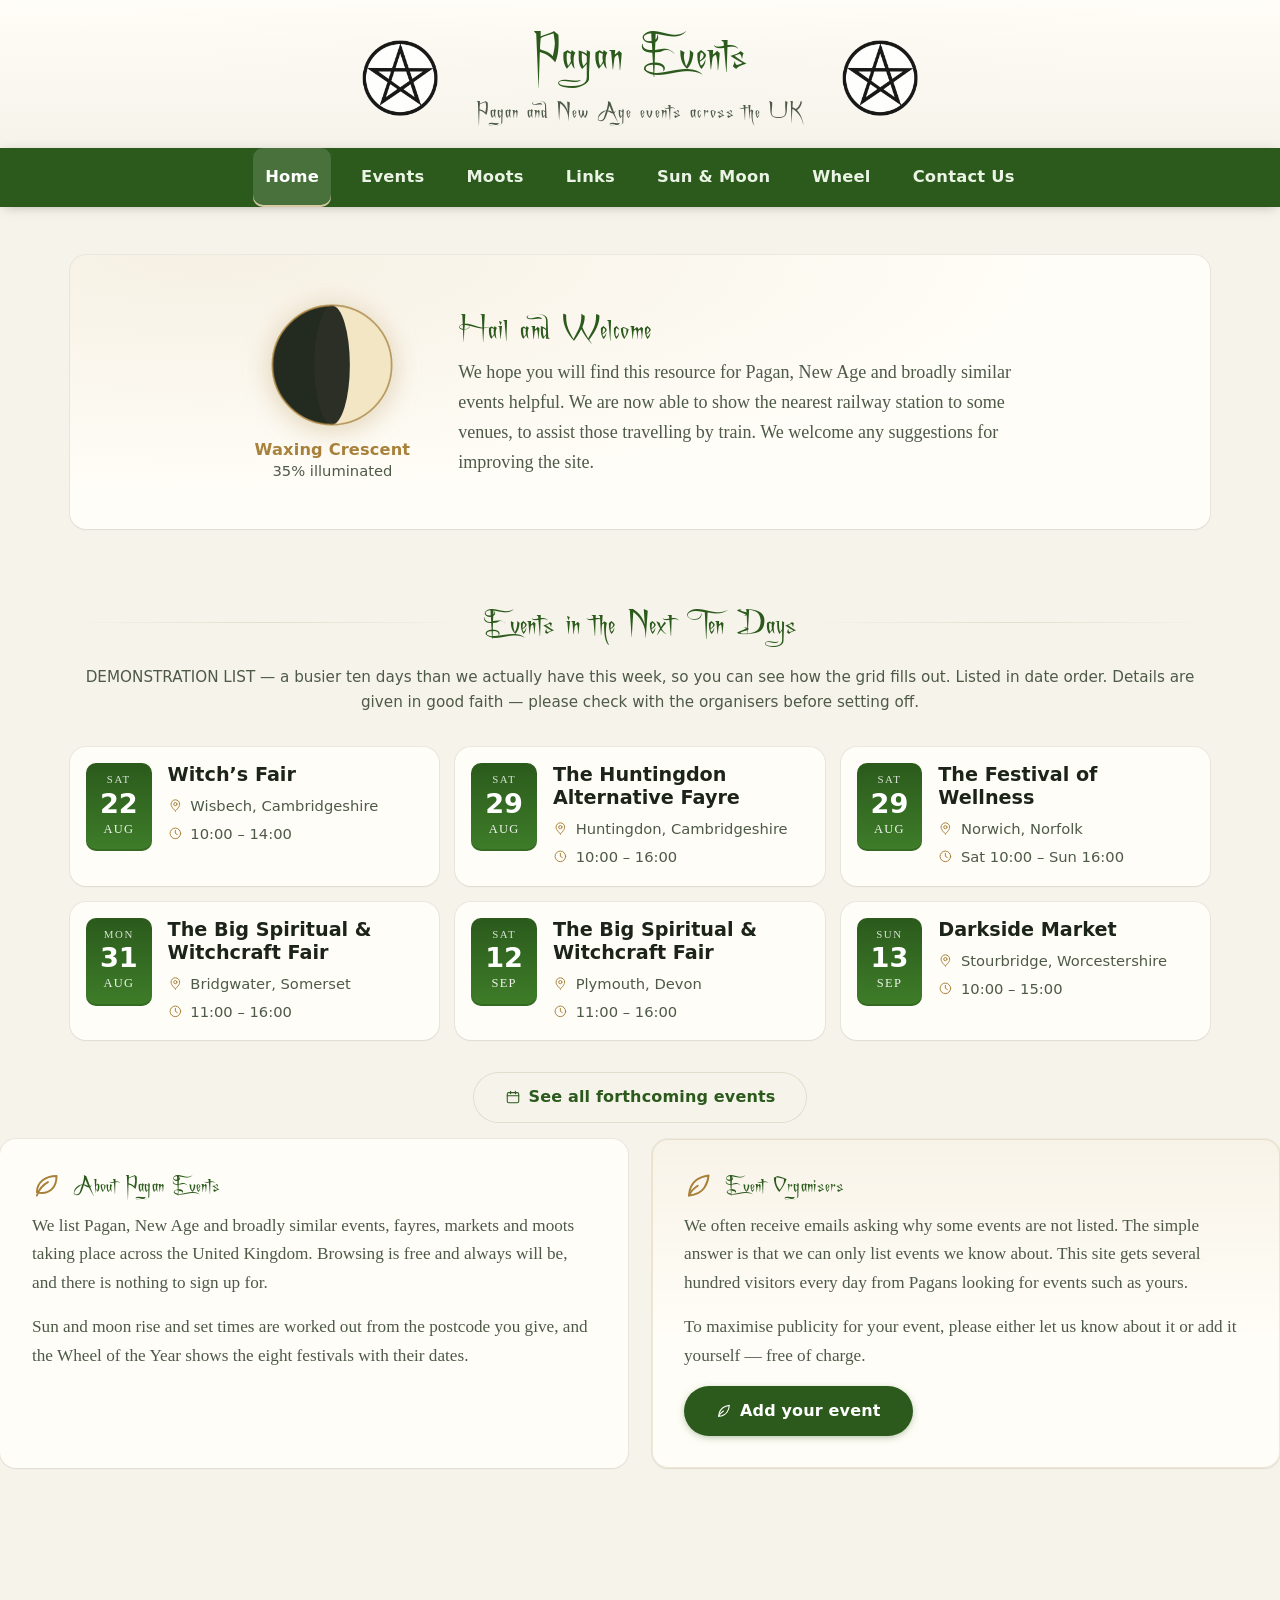
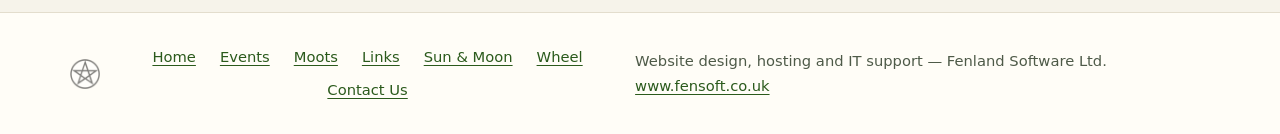
==== home-busy-example.html @ aef113b9 "Pagan Events front-end prototype: home page, contact page, shared template shell Hand-written HTML/C" ====
<!DOCTYPE html>
<html lang="en-GB">
<head>
<meta charset="utf-8">
<!-- Without this line a phone pretends to be a 980px desktop and shrinks the
     whole page. It is the single most important fix for the current site. -->
<meta name="viewport" content="width=device-width, initial-scale=1">
<title>Pagan Events (busy list example) — Pagan and New Age events across the UK</title>
<meta name="description" content="Pagan, New Age and alternative events, fayres, markets and moots across the United Kingdom. Free to list, free to browse.">
<meta name="keywords" content="Folk, Festival, Pagan, Events, Moots, Fayres, Fairs, Craft, Markets, New Age, Wicca, Witchcraft, Druidism">
<meta name="theme-color" content="#2b5a1c">
<link rel="icon" href="assets/img/logo.png" sizes="128x128" type="image/png">
<link rel="stylesheet" href="assets/css/pagan.css">
</head>
<body>

<a class="skip-link" href="#main">Skip to content</a>

<!-- ==========================================================================
     Icon sprite. One copy per page, hidden. Icons are then used with
     <svg class="icon"><use href="#i-pin"></use></svg> — no icon font,
     no extra HTTP request, and they inherit the surrounding text colour.
     ========================================================================== -->
<svg xmlns="http://www.w3.org/2000/svg" style="display:none" aria-hidden="true">
  <symbol id="i-pin" viewBox="0 0 24 24">
    <path d="M12 21s7-5.6 7-11a7 7 0 1 0-14 0c0 5.4 7 11 7 11Z"/>
    <circle cx="12" cy="10" r="2.6"/>
  </symbol>
  <symbol id="i-clock" viewBox="0 0 24 24">
    <circle cx="12" cy="12" r="8.6"/><path d="M12 7.2V12l3.1 1.9"/>
  </symbol>
  <symbol id="i-cal" viewBox="0 0 24 24">
    <rect x="3.4" y="5.4" width="17.2" height="15.2" rx="2.4"/>
    <path d="M3.4 10.1h17.2M8.4 3.4v3.6M15.6 3.4v3.6"/>
  </symbol>
  <symbol id="i-quill" viewBox="0 0 24 24">
    <path d="M4 20c6.6-.6 10.4-3.2 12.7-6.6C19 10 19.8 6.4 20 3.6c-2.9.4-6.6 1.3-9.7 3.6C6.9 9.7 4.5 13.6 4 20Z"/>
    <path d="M4 20c1.6-3.4 4-6 7.2-8"/>
  </symbol>
  <symbol id="i-leaf" viewBox="0 0 24 24">
    <path d="M20 4c0 9-5.2 14-12 14-1.6 0-3-.3-4-.8C4 9.6 10.4 4 20 4Z"/>
    <path d="M4 20c1.4-4.6 4.6-8.6 9-11"/>
  </symbol>
  <symbol id="i-menu" viewBox="0 0 24 24"><path d="M3.6 6.8h16.8M3.6 12h16.8M3.6 17.2h16.8"/></symbol>
  <symbol id="i-close" viewBox="0 0 24 24"><path d="M6 6l12 12M18 6 6 18"/></symbol>
  <symbol id="i-mail" viewBox="0 0 24 24">
    <rect x="2.8" y="5" width="18.4" height="14" rx="2.4"/><path d="m3.4 7.2 8.6 6 8.6-6"/>
  </symbol>
  <symbol id="i-alert" viewBox="0 0 24 24">
    <circle cx="12" cy="12" r="8.6"/><path d="M12 7.6v5M12 16.2h.01"/>
  </symbol>
</svg>

<!-- ==========================================================================
     MASTHEAD  —  identical on every page
     ========================================================================== -->
<header class="masthead">
  <div class="shell masthead__inner">
    <img class="masthead__mark" src="assets/img/logo.png" width="128" height="128" alt="">
    <div class="masthead__titles">
      <h1 class="masthead__title"><a href="index.html">Pagan Events</a></h1>
      <!-- PHP: the page's own sub-title goes here -->
      <p class="masthead__strap">Pagan and New Age events across the UK</p>
    </div>
    <img class="masthead__mark masthead__mark--dup" src="assets/img/logo.png" width="128" height="128" alt="">
  </div>
</header>

<!-- ==========================================================================
     NAVIGATION  —  identical on every page except for aria-current
     ========================================================================== -->
<nav class="nav" data-nav aria-label="Main">
  <div class="shell nav__bar">
    <button class="nav__toggle" type="button" data-nav-toggle
            aria-expanded="true" aria-controls="nav-panel" hidden>
      <svg class="icon icon--open"  aria-hidden="true"><use href="#i-menu"></use></svg>
      <svg class="icon icon--close" aria-hidden="true"><use href="#i-close"></use></svg>
      Menu
    </button>
    <div class="nav__panel" id="nav-panel">
      <div>
        <ul class="nav__list">
          <!-- PHP: add aria-current="page" to whichever one is current -->
          <li><a href="index.html" aria-current="page">Home</a></li>
          <li><a href="#">Events</a></li>
          <li><a href="#">Moots</a></li>
          <li><a href="#" title="Websites that may be of interest.">Links</a></li>
          <li><a href="#" title="Sun and Moon data.">Sun &amp; Moon</a></li>
          <li><a href="#" title="Wheel of the Year.">Wheel</a></li>
          <li><a href="contact.html">Contact Us</a></li>
        </ul>
      </div>
    </div>
  </div>
</nav>

<main class="page" id="main">
  <div class="shell">

    <!-- ======================================================================
         WELCOME + MOON PHASE
         ====================================================================== -->
    <section class="section" aria-labelledby="welcome-h">
      <div class="welcome">

        <!-- The moon is drawn, not photographed: no image to load and it is
             correct for every phase. The template writes two things —
             the class (crescent/gibbous, plus waning to mirror it) and the
             rx of the terminator ellipse. See TEMPLATE-NOTES.txt. -->
        <div class="moondial">
          <svg class="moon moon--crescent" viewBox="-50 -50 100 100" role="img"
               aria-labelledby="moon-alt">
            <title id="moon-alt">Waxing crescent moon, 35% illuminated</title>
            <circle class="moon__disc" r="48"/>
            <path   class="moon__lit"  d="M0,-48 A48,48 0 0 1 0,48 Z"/>
            <ellipse class="moon__term" rx="14.4" ry="48"/>
            <circle class="moon__ring" r="48"/>
          </svg>
          <p class="moondial__caption">
            <strong>Waxing Crescent</strong>
            35% illuminated
          </p>
        </div>

        <div>
          <h2 class="welcome__greeting" id="welcome-h">Hail and Welcome</h2>
          <p class="welcome__lede">
            We hope you will find this resource for Pagan, New Age and broadly
            similar events helpful. We are now able to show the nearest railway
            station to some venues, to assist those travelling by train. We
            welcome any suggestions for improving the site.
          </p>
        </div>

      </div>
    </section>

    <!-- ======================================================================
         EVENTS IN THE NEXT TEN DAYS
         ====================================================================== -->
    <section class="section" aria-labelledby="upcoming-h">
      <div class="section__head">
        <h2 id="upcoming-h">Events in the Next Ten Days</h2>
        <p class="section__note">DEMONSTRATION LIST &mdash; a busier ten days than we actually have this week, so you can see how the grid fills out. Listed in date order. Details are given in good faith — please check with the organisers before setting off.</p>
      </div>

      <!-- PHP: foreach ($events as $e) { ... }  One <li> per row. -->
      <ul class="events">

        <li class="event">
          <p class="event__date">
            <span class="event__dow">Sat</span>
            <span class="event__day">22</span>
            <span class="event__mon">Aug</span>
          </p>
          <div class="event__body">
            <h3 class="event__title"><a href="#">Witch&rsquo;s Fair</a></h3>
            <ul class="event__meta">
              <li>
                <svg class="icon" aria-hidden="true"><use href="#i-pin"></use></svg>
                <span>Wisbech, Cambridgeshire</span>
              </li>
              <li>
                <svg class="icon" aria-hidden="true"><use href="#i-clock"></use></svg>
                <span>10:00 &ndash; 14:00</span>
              </li>
            </ul>
          </div>
        </li>
        <li class="event">
          <p class="event__date">
            <span class="event__dow">Sat</span>
            <span class="event__day">29</span>
            <span class="event__mon">Aug</span>
          </p>
          <div class="event__body">
            <h3 class="event__title"><a href="#">The Huntingdon Alternative Fayre</a></h3>
            <ul class="event__meta">
              <li>
                <svg class="icon" aria-hidden="true"><use href="#i-pin"></use></svg>
                <span>Huntingdon, Cambridgeshire</span>
              </li>
              <li>
                <svg class="icon" aria-hidden="true"><use href="#i-clock"></use></svg>
                <span>10:00 &ndash; 16:00</span>
              </li>
            </ul>
          </div>
        </li>
        <li class="event">
          <p class="event__date">
            <span class="event__dow">Sat</span>
            <span class="event__day">29</span>
            <span class="event__mon">Aug</span>
          </p>
          <div class="event__body">
            <h3 class="event__title"><a href="#">The Festival of Wellness</a></h3>
            <ul class="event__meta">
              <li>
                <svg class="icon" aria-hidden="true"><use href="#i-pin"></use></svg>
                <span>Norwich, Norfolk</span>
              </li>
              <li>
                <svg class="icon" aria-hidden="true"><use href="#i-clock"></use></svg>
                <span>Sat 10:00 &ndash; Sun 16:00</span>
              </li>
            </ul>
          </div>
        </li>
        <li class="event">
          <p class="event__date">
            <span class="event__dow">Mon</span>
            <span class="event__day">31</span>
            <span class="event__mon">Aug</span>
          </p>
          <div class="event__body">
            <h3 class="event__title"><a href="#">The Big Spiritual &amp; Witchcraft Fair</a></h3>
            <ul class="event__meta">
              <li>
                <svg class="icon" aria-hidden="true"><use href="#i-pin"></use></svg>
                <span>Bridgwater, Somerset</span>
              </li>
              <li>
                <svg class="icon" aria-hidden="true"><use href="#i-clock"></use></svg>
                <span>11:00 &ndash; 16:00</span>
              </li>
            </ul>
          </div>
        </li>
        <li class="event">
          <p class="event__date">
            <span class="event__dow">Sat</span>
            <span class="event__day">12</span>
            <span class="event__mon">Sep</span>
          </p>
          <div class="event__body">
            <h3 class="event__title"><a href="#">The Big Spiritual &amp; Witchcraft Fair</a></h3>
            <ul class="event__meta">
              <li>
                <svg class="icon" aria-hidden="true"><use href="#i-pin"></use></svg>
                <span>Plymouth, Devon</span>
              </li>
              <li>
                <svg class="icon" aria-hidden="true"><use href="#i-clock"></use></svg>
                <span>11:00 &ndash; 16:00</span>
              </li>
            </ul>
          </div>
        </li>
        <li class="event">
          <p class="event__date">
            <span class="event__dow">Sun</span>
            <span class="event__day">13</span>
            <span class="event__mon">Sep</span>
          </p>
          <div class="event__body">
            <h3 class="event__title"><a href="#">Darkside Market</a></h3>
            <ul class="event__meta">
              <li>
                <svg class="icon" aria-hidden="true"><use href="#i-pin"></use></svg>
                <span>Stourbridge, Worcestershire</span>
              </li>
              <li>
                <svg class="icon" aria-hidden="true"><use href="#i-clock"></use></svg>
                <span>10:00 &ndash; 15:00</span>
              </li>
            </ul>
          </div>
        </li>

      </ul>
          </div>
        </li>

      </ul>

      <!-- If the loop produced nothing at all, print this instead. Ten quiet
           days in January should not leave a hole in the page:

           <div class="events-empty">
             <svg class="icon" aria-hidden="true"><use href="#i-cal"></use></svg>
             <p>Nothing listed in the next ten days just yet.</p>
             <p><a href="/events/list/0">See everything that is coming up</a>,
                or <a href="/events/input">add your own event</a>.</p>
           </div>
      -->

      <p class="events-more">
        <a class="btn btn--quiet" href="#">
          <svg class="icon" aria-hidden="true"><use href="#i-cal"></use></svg>
          See all forthcoming events
        </a>
      </p>
    </section>

    <!-- ======================================================================
         PANELS
         ====================================================================== -->
    <section class="section" aria-label="About this site">
      <div class="panels">

        <div class="panel">
          <h3>
            <svg class="icon" aria-hidden="true"><use href="#i-leaf"></use></svg>
            About Pagan Events
          </h3>
          <p>
            We list Pagan, New Age and broadly similar events, fayres, markets
            and moots taking place across the United Kingdom. Browsing is free
            and always will be, and there is nothing to sign up for.
          </p>
          <p>
            Sun and moon rise and set times are worked out from the postcode you
            give, and the Wheel of the Year shows the eight festivals with their
            dates.
          </p>
        </div>

        <div class="panel panel--accent">
          <h3>
            <svg class="icon" aria-hidden="true"><use href="#i-quill"></use></svg>
            Event Organisers
          </h3>
          <p>
            We often receive emails asking why some events are not listed. The
            simple answer is that we can only list events we know about. This
            site gets several hundred visitors every day from Pagans looking for
            events such as yours.
          </p>
          <p>
            To maximise publicity for your event, please either let us know
            about it or add it yourself — free of charge.
          </p>
          <p>
            <a class="btn btn--primary" href="#">
              <svg class="icon" aria-hidden="true"><use href="#i-quill"></use></svg>
              Add your event
            </a>
          </p>
        </div>

      </div>
    </section>

  </div>
</main>

<!-- ==========================================================================
     FOOTER  —  identical on every page
     ========================================================================== -->
<footer class="footer">
  <div class="shell footer__inner">
    <img class="footer__mark" src="assets/img/logo.png" width="128" height="128" alt="">
    <ul class="footer__links">
      <li><a href="index.html">Home</a></li>
      <li><a href="#">Events</a></li>
      <li><a href="#">Moots</a></li>
      <li><a href="#">Links</a></li>
      <li><a href="#">Sun &amp; Moon</a></li>
      <li><a href="#">Wheel</a></li>
      <li><a href="contact.html">Contact Us</a></li>
    </ul>
    <p>
      Website design, hosting and IT support &mdash; Fenland Software Ltd.
      <a href="https://www.fensoft.co.uk" rel="external noopener" target="_blank">www.fensoft.co.uk</a>
    </p>
  </div>
</footer>

<script src="assets/js/pagan.js"></script>
</body>
</html>
---- assets/css/pagan.css ----
/* ==========================================================================
   Pagan Events — stylesheet
   Fenland Software Ltd / pagan-events.org.uk
   Written to be dropped straight into your existing PHP templates.
   Nothing here depends on a framework or a build step.
   ========================================================================== */

/* --------------------------------------------------------------------------
   1. Display face — your existing Achafexp, served locally.
   Point the src at /ajax/achafexp.ttf on the live site if you prefer.
   -------------------------------------------------------------------------- */
@font-face {
  font-family: "Achafexp";
  src: url("../fonts/achafexp.ttf") format("truetype");
  font-display: swap;
}

/* --------------------------------------------------------------------------
   2. Design tokens
   Change a value here and it changes everywhere. No hunting through markup.
   -------------------------------------------------------------------------- */
:root {
  /* Greens carried over from the current site, deepened so text sits
     comfortably on them at the contrast levels WCAG asks for. */
  --moss:        #3e7d29;   /* your existing menu green */
  --moss-deep:   #2b5a1c;
  --moss-dark:   #16301b;
  --leaf:        #6aa84f;
  --leaf-bright: #80ff80;   /* your existing page green, now an accent only */

  /* Warm neutrals — parchment rather than office-grey */
  --parchment:   #f6f3ea;
  --card:        #fffdf7;
  --rule:        #e3ddcd;

  /* Ink */
  --ink:         #1c2419;
  --ink-soft:    #4e5a48;
  --ink-faint:   #78826f;

  /* Accent for dates, moon, small flourishes */
  --gold:        #a8813a;
  --gold-soft:   #d9c9a3;

  --danger:      #9c2f2f;

  /* Surfaces */
  --bg:          var(--parchment);
  --surface:     var(--card);
  --hairline:    var(--rule);

  /* Spacing scale */
  --s-1: 0.25rem;
  --s-2: 0.5rem;
  --s-3: 0.75rem;
  --s-4: 1rem;
  --s-5: 1.5rem;
  --s-6: 2rem;
  --s-7: 3rem;
  --s-8: 4.5rem;

  --radius:    10px;
  --radius-lg: 16px;

  /* Soft depth, no hard 1px boxes */
  --lift-1: 0 1px 2px rgba(28, 36, 25, .06), 0 0 0 1px rgba(28, 36, 25, .05);
  --lift-2: 0 6px 20px -8px rgba(28, 36, 25, .22), 0 0 0 1px rgba(28, 36, 25, .06);

  /* Motion — one place to slow it all down or turn it off */
  --ease: cubic-bezier(.32, .72, .34, 1);
  --fast: 140ms;
  --slow: 320ms;

  --measure: 66ch;      /* comfortable reading width */
  --shell:   1140px;    /* page max width */

  /* Type stacks.
     --display is Achafexp, your existing decorative face. It is gorgeous at
     large sizes and turns to spider-web at small ones, so it is deliberately
     restricted to the masthead and section headings. Everything a visitor has
     to actually read or click uses --body or --ui.
     To put Achafexp back on the menu and buttons, change --ui to var(--display). */
  --display: "Achafexp", "Iowan Old Style", Georgia, serif;
  --body:    "Iowan Old Style", "Palatino Linotype", Palatino, Georgia, serif;
  --ui:      system-ui, -apple-system, "Segoe UI", Roboto, "Helvetica Neue", Arial, sans-serif;
}

/* Dark mode. Optional — delete this block if you would rather not offer it.
   It follows the visitor's own operating system setting. */
@media (prefers-color-scheme: dark) {
  :root {
    --bg:       #12160f;
    --surface:  #1a2016;
    --hairline: #2f3a29;
    --ink:      #e8e6dc;
    --ink-soft: #b3bdaa;
    --ink-faint:#8a957f;
    --moss:     #6aa84f;
    --moss-deep:#4e8438;
    --gold:     #d3ab63;
    --gold-soft:#4a3f27;
    --lift-1: 0 1px 2px rgba(0,0,0,.4), 0 0 0 1px rgba(255,255,255,.05);
    --lift-2: 0 8px 24px -10px rgba(0,0,0,.6), 0 0 0 1px rgba(255,255,255,.06);
  }
}

/* --------------------------------------------------------------------------
   3. Reset / base
   -------------------------------------------------------------------------- */
*, *::before, *::after { box-sizing: border-box; }

html {
  -webkit-text-size-adjust: 100%;
  scroll-behavior: smooth;
}

@media (prefers-reduced-motion: reduce) {
  html { scroll-behavior: auto; }
  *, *::before, *::after {
    animation-duration: .01ms !important;
    transition-duration: .01ms !important;
  }
}

body {
  margin: 0;
  background: var(--bg);
  color: var(--ink);
  font-family: var(--body);
  font-size: clamp(1rem, 0.96rem + 0.2vw, 1.075rem);
  line-height: 1.65;
  min-height: 100vh;
  display: flex;
  flex-direction: column;
  /* A faint parchment tint towards the top. Cheap, no image request. */
  background-image:
    radial-gradient(1200px 420px at 50% -180px, rgba(62,125,41,.14), transparent 70%);
  background-repeat: no-repeat;
}

img { max-width: 100%; height: auto; display: block; }

h1, h2, h3, h4 {
  font-family: var(--display);
  font-weight: 400;
  line-height: 1.15;
  color: var(--ink);
  margin: 0 0 var(--s-3);
  letter-spacing: .01em;
}

/* Fluid type. clamp() gives a sensible minimum on a phone and a sensible
   maximum on a 27" monitor — which raw vw units cannot do. */
h1 { font-size: clamp(2.1rem, 1.5rem + 3vw,   3.6rem); }
h2 { font-size: clamp(1.6rem, 1.3rem + 1.6vw, 2.4rem); }
h3 { font-size: clamp(1.25rem, 1.1rem + 0.9vw, 1.6rem); }
h4 { font-size: clamp(1.05rem, 1rem + 0.4vw,  1.25rem); }

/* Only the big headings wear the decorative face. */
h3, h4 { font-family: var(--ui); font-weight: 600; letter-spacing: 0; }
.panel h3 { font-family: var(--display); font-weight: 400; letter-spacing: .01em; }

p { margin: 0 0 var(--s-4); }
p:last-child { margin-bottom: 0; }

a { color: var(--moss-deep); text-underline-offset: .18em; }
a:hover { color: var(--moss); }
@media (prefers-color-scheme: dark) { a { color: var(--leaf); } }

/* One visible focus ring for everything, keyboard users included. */
:focus-visible {
  outline: 3px solid var(--gold);
  outline-offset: 3px;
  border-radius: 4px;
}

.shell {
  width: min(100% - 2rem, var(--shell));
  margin-inline: auto;
}

/* Screen-reader-only text */
.sr-only {
  position: absolute; width: 1px; height: 1px;
  padding: 0; margin: -1px; overflow: hidden;
  clip: rect(0 0 0 0); white-space: nowrap; border: 0;
}

.skip-link {
  position: absolute; left: var(--s-4); top: -4rem;
  z-index: 100;
  background: var(--moss-deep); color: #fff;
  padding: var(--s-3) var(--s-5);
  border-radius: 0 0 var(--radius) var(--radius);
  text-decoration: none;
  transition: top var(--fast) var(--ease);
}
.skip-link:focus { top: 0; color: #fff; }

/* --------------------------------------------------------------------------
   4. Icons — one inline SVG sprite, no icon font, no external requests
   -------------------------------------------------------------------------- */
.icon {
  width: 1em; height: 1em;
  fill: none;
  stroke: currentColor;
  stroke-width: 1.6;
  stroke-linecap: round;
  stroke-linejoin: round;
  flex: none;
  vertical-align: -0.125em;
}

/* --------------------------------------------------------------------------
   5. Masthead
   -------------------------------------------------------------------------- */
.masthead {
  background: linear-gradient(180deg, var(--surface), transparent);
  padding: var(--s-5) 0 var(--s-4);
}

.masthead__inner {
  display: flex;
  align-items: center;
  justify-content: center;
  gap: clamp(var(--s-4), 3vw, var(--s-7));
}

.masthead__mark {
  width: clamp(48px, 7vw, 76px);
  opacity: .9;
  filter: drop-shadow(0 1px 0 rgba(255,255,255,.5));
}
@media (prefers-color-scheme: dark) {
  .masthead__mark { filter: invert(1) opacity(.75); }
}
/* On a phone one pentagram is plenty. */
.masthead__mark--dup { display: none; }
@media (min-width: 700px) { .masthead__mark--dup { display: block; } }

.masthead__titles { text-align: center; }

.masthead__title {
  margin: 0;
  line-height: 1;
  color: var(--moss-deep);
}
@media (prefers-color-scheme: dark) { .masthead__title { color: var(--leaf); } }

.masthead__title a { color: inherit; text-decoration: none; }

.masthead__strap {
  margin: var(--s-2) 0 0;
  font-family: var(--display);
  font-size: clamp(1.05rem, .9rem + .9vw, 1.6rem);
  color: var(--ink-soft);
  letter-spacing: .04em;
}

/* --------------------------------------------------------------------------
   6. Navigation
   Desktop: a single row. Phone: a disclosure button.
   -------------------------------------------------------------------------- */
.nav {
  position: sticky;
  top: 0;
  z-index: 40;
  background: var(--moss-deep);
  box-shadow: 0 2px 12px -4px rgba(0,0,0,.35);
}

.nav__bar {
  display: flex;
  align-items: center;
  justify-content: space-between;
  gap: var(--s-4);
  min-height: 52px;
}

.nav__toggle {
  display: inline-flex;
  align-items: center;
  gap: var(--s-2);
  margin-inline-start: auto;
  background: transparent;
  border: 0;
  color: #fff;
  font: inherit;
  font-family: var(--ui);
  font-size: 1.02rem;
  font-weight: 600;
  padding: var(--s-3) var(--s-2);
  cursor: pointer;
}
.nav__toggle .icon { width: 1.4em; height: 1.4em; stroke-width: 1.8; }
.nav__toggle .icon--close { display: none; }
.nav__toggle[aria-expanded="true"] .icon--open  { display: none; }
.nav__toggle[aria-expanded="true"] .icon--close { display: block; }

.nav__list {
  list-style: none;
  margin: 0;
  padding: 0;
  display: flex;
  flex-direction: column;
}

.nav__list a {
  display: block;
  padding: var(--s-3) var(--s-2);
  color: #eaf3e4;
  text-decoration: none;
  font-family: var(--ui);
  font-size: 1.02rem;
  font-weight: 600;
  letter-spacing: .015em;
  border-radius: var(--radius);
  transition: background var(--fast) var(--ease), color var(--fast) var(--ease);
}
.nav__list a:hover { background: rgba(255,255,255,.12); color: #fff; }

/* Current page marker */
.nav__list a[aria-current="page"] {
  color: #fff;
  background: rgba(255,255,255,.14);
  box-shadow: inset 0 -2px 0 var(--gold-soft);
}

/* --- phone: collapsed panel --- */
@media (max-width: 819px) {
  .nav__panel {
    display: grid;
    grid-template-rows: 0fr;
    transition: grid-template-rows var(--slow) var(--ease);
    width: 100%;
  }
  .nav__panel > div { overflow: hidden; }
  .nav[data-open="true"] .nav__panel { grid-template-rows: 1fr; }
  .nav__list { padding: var(--s-2) 0 var(--s-4); gap: 2px; }
  .nav__bar { flex-wrap: wrap; }
}

/* --- desktop: always visible row, no JS involved --- */
@media (min-width: 820px) {
  .nav__toggle { display: none; }
  .nav__panel  { width: 100%; }
  .nav__panel > div { overflow: visible; }
  .nav__list {
    flex-direction: row;
    justify-content: center;
    flex-wrap: wrap;
    gap: clamp(var(--s-2), 1.4vw, var(--s-5));
  }
  .nav__list a { padding: var(--s-4) var(--s-3); }
}

/* --------------------------------------------------------------------------
   7. Page body
   -------------------------------------------------------------------------- */
.page { flex: 1 0 auto; padding: var(--s-7) 0 var(--s-8); }

.section + .section { margin-top: var(--s-8); }

.section__head { text-align: center; margin-bottom: var(--s-6); }

/* A rule with the section title sitting in it, rather than a hard border */
.section__head h2 {
  display: inline-flex;
  align-items: center;
  gap: var(--s-4);
  width: 100%;
  color: var(--moss-deep);
}
@media (prefers-color-scheme: dark) { .section__head h2 { color: var(--leaf); } }
.section__head h2::before,
.section__head h2::after {
  content: "";
  flex: 1;
  height: 1px;
  background: linear-gradient(90deg, transparent, var(--hairline), transparent);
}

.section__note {
  font-family: var(--ui);
  color: var(--ink-soft);
  font-size: .95rem;
  margin-top: var(--s-2);
}

/* --------------------------------------------------------------------------
   8. Welcome / moon panel
   -------------------------------------------------------------------------- */
.welcome {
  display: grid;
  gap: var(--s-5);
  align-items: center;
  grid-template-columns: 1fr;
  text-align: center;
  background:
    radial-gradient(120% 140% at 12% 0%, rgba(168,129,58,.10), transparent 62%),
    var(--surface);
  border-radius: var(--radius-lg);
  padding: clamp(var(--s-5), 4vw, var(--s-7));
  box-shadow: var(--lift-1);
}
@media (min-width: 760px) {
  .welcome {
    /* The text column is capped at a readable measure, so on a wide screen
       the pair sits centred rather than stranding the moon on the far left. */
    grid-template-columns: auto minmax(0, var(--measure));
    justify-content: center;
    text-align: start;
    gap: clamp(var(--s-5), 4vw, var(--s-7));
  }
}

.welcome__greeting { margin-bottom: var(--s-2); color: var(--moss-deep); }
@media (prefers-color-scheme: dark) { .welcome__greeting { color: var(--leaf); } }

.welcome__lede {
  color: var(--ink-soft);
  max-width: var(--measure);
  font-size: 1.05em;
}

/* --- the moon --- */
.moondial {
  display: flex;
  flex-direction: column;
  align-items: center;
  gap: var(--s-3);
  justify-self: center;
}

.moon {
  width: clamp(84px, 12vw, 124px);
  height: auto;
  filter: drop-shadow(0 4px 14px rgba(168,129,58,.35));
}
.moon__disc  { fill: #232a20; stroke: rgba(168,129,58,.45); stroke-width: 1.5; }
.moon__lit   { fill: #f3e6c4; }
/* The unlit limb needs an edge or it reads as a hole in the page. */
.moon__ring  { fill: none; stroke: rgba(168,129,58,.5); stroke-width: 1.5; }
/* Waxing/waning is a mirror, so one shape serves both. */
.moon--waning { transform: scaleX(-1); }
/* The terminator ellipse is dark for a crescent, lit for a gibbous.
   Its rx is written by the template — see TEMPLATE-NOTES.txt */
.moon--crescent .moon__term { fill: #2b2f26; }
.moon--gibbous  .moon__term { fill: #f3e6c4; }

.moondial__caption {
  font-family: var(--ui);
  font-size: .92rem;
  color: var(--ink-soft);
  text-align: center;
  line-height: 1.35;
}
.moondial__caption strong {
  display: block;
  font-weight: 600;
  color: var(--gold);
  font-size: 1.1em;
  letter-spacing: .01em;
  line-height: 1.3;
  margin-bottom: 1px;
}

/* --------------------------------------------------------------------------
   9. Event cards
   -------------------------------------------------------------------------- */
.events {
  list-style: none;
  margin: 0;
  padding: 0;
  display: grid;
  gap: var(--s-4);
  grid-template-columns: 1fr;
}
@media (min-width: 680px)  { .events { grid-template-columns: repeat(2, 1fr); } }
@media (min-width: 1000px) { .events { grid-template-columns: repeat(3, 1fr); } }

.event {
  position: relative;
  display: flex;
  gap: var(--s-4);
  background: var(--surface);
  border-radius: var(--radius-lg);
  padding: var(--s-4);
  box-shadow: var(--lift-1);
  transition: box-shadow var(--slow) var(--ease), transform var(--slow) var(--ease);
}
.event:hover,
.event:focus-within {
  box-shadow: var(--lift-2);
  transform: translateY(-2px);
}

/* Date tablet */
.event__date {
  flex: none;
  width: 4.1rem;
  text-align: center;
  padding: var(--s-2) 0 var(--s-3);
  border-radius: var(--radius);
  background:
    linear-gradient(180deg, var(--moss-deep), var(--moss));
  color: #fff;
  align-self: flex-start;
  box-shadow: inset 0 -2px 0 rgba(0,0,0,.15);
}
.event__dow {
  display: block;
  font-size: .68rem;
  letter-spacing: .14em;
  text-transform: uppercase;
  opacity: .82;
}
.event__day {
  display: block;
  font-family: var(--ui);
  font-weight: 600;
  font-size: 1.7rem;
  line-height: 1.1;
  font-variant-numeric: tabular-nums;
}
.event__mon {
  display: block;
  font-size: .78rem;
  letter-spacing: .1em;
  text-transform: uppercase;
  opacity: .92;
}

.event__body { min-width: 0; }

.event__title {
  margin: 0 0 var(--s-2);
  font-size: 1.2rem;
  line-height: 1.2;
}
.event__title a {
  color: inherit;
  text-decoration: none;
}
/* Whole card clickable, but only the title is a real link — so the
   keyboard tab order and the status bar URL both stay honest. */
.event__title a::after {
  content: "";
  position: absolute;
  inset: 0;
  border-radius: var(--radius-lg);
}
.event__title a:hover { color: var(--moss-deep); text-decoration: underline; }
@media (prefers-color-scheme: dark) { .event__title a:hover { color: var(--leaf); } }

.event__meta {
  font-family: var(--ui);
  list-style: none;
  margin: 0;
  padding: 0;
  display: flex;
  flex-direction: column;
  gap: var(--s-1);
  color: var(--ink-soft);
  font-size: .92rem;
}
.event__meta li {
  display: flex;
  align-items: flex-start;
  gap: var(--s-2);
}
.event__meta .icon { margin-top: .28em; color: var(--gold); }

/* Nothing on. Never leave a blank space where a list should be. */
.events-empty {
  font-family: var(--ui);
  background: var(--surface);
  border-radius: var(--radius-lg);
  box-shadow: var(--lift-1);
  padding: var(--s-6);
  text-align: center;
  color: var(--ink-soft);
}
.events-empty .icon {
  width: 2rem; height: 2rem;
  color: var(--gold);
  margin: 0 auto var(--s-3);
  display: block;
}

.events-more { text-align: center; margin-top: var(--s-6); }

/* --------------------------------------------------------------------------
   10. Buttons
   -------------------------------------------------------------------------- */
.btn {
  display: inline-flex;
  align-items: center;
  justify-content: center;
  gap: var(--s-2);
  font-family: var(--ui);
  font-weight: 600;
  font-size: 1rem;
  letter-spacing: .01em;
  padding: var(--s-3) var(--s-6);
  border-radius: 999px;
  border: 0;
  text-decoration: none;
  cursor: pointer;
  transition: transform var(--fast) var(--ease),
              box-shadow var(--fast) var(--ease),
              background var(--fast) var(--ease);
  min-height: 44px;              /* comfortable thumb target */
}
.btn:active { transform: translateY(1px); }

.btn--primary {
  background: var(--moss-deep);
  color: #fff;
  box-shadow: 0 2px 10px -3px rgba(43,90,28,.6);
}
.btn--primary:hover { background: var(--moss); color: #fff; }

.btn--quiet {
  background: transparent;
  color: var(--moss-deep);
  box-shadow: inset 0 0 0 1px var(--hairline);
}
.btn--quiet:hover { background: rgba(62,125,41,.08); color: var(--moss-deep); }
@media (prefers-color-scheme: dark) {
  .btn--quiet { color: var(--leaf); }
  .btn--quiet:hover { color: var(--leaf); }
}

.btn[disabled] { opacity: .45; cursor: not-allowed; }
.btn[disabled]:active { transform: none; }

/* --------------------------------------------------------------------------
   11. Panels — welcome note, organiser call-out
   -------------------------------------------------------------------------- */
.panels {
  display: grid;
  gap: var(--s-5);
  grid-template-columns: 1fr;
}
@media (min-width: 860px) { .panels { grid-template-columns: 1fr 1fr; } }

.panel {
  background: var(--surface);
  border-radius: var(--radius-lg);
  padding: var(--s-6);
  box-shadow: var(--lift-1);
}
.panel h3 {
  color: var(--moss-deep);
  display: flex;
  align-items: center;
  gap: var(--s-3);
}
@media (prefers-color-scheme: dark) { .panel h3 { color: var(--leaf); } }
.panel h3 .icon { width: 1.15em; height: 1.15em; color: var(--gold); }
.panel p { color: var(--ink-soft); }

.panel--accent {
  background:
    linear-gradient(180deg, rgba(168,129,58,.08), transparent 60%),
    var(--surface);
  box-shadow: var(--lift-1), inset 0 0 0 1px rgba(168,129,58,.18);
}

/* --------------------------------------------------------------------------
   12. Forms  (contact page, event submission, sun & moon lookup)
   -------------------------------------------------------------------------- */
.form-card {
  background: var(--surface);
  border-radius: var(--radius-lg);
  box-shadow: var(--lift-1);
  padding: clamp(var(--s-5), 4vw, var(--s-7));
  max-width: 46rem;
  margin-inline: auto;
}

.field { margin-bottom: var(--s-5); }

.field > label {
  font-family: var(--ui);
  display: block;
  margin-bottom: var(--s-2);
  font-weight: 600;
  font-size: .95rem;
  letter-spacing: .01em;
  color: var(--ink);
}

.field .req { color: var(--danger); margin-left: .15em; }
@media (prefers-color-scheme: dark) { .field .req { color: #e08b8b; } }

.field .hint {
  font-family: var(--ui);
  display: block;
  margin-top: var(--s-2);
  font-size: .86rem;
  color: var(--ink-faint);
}

.field input[type="text"],
.field input[type="email"],
.field input[type="url"],
.field input[type="tel"],
.field input[type="date"],
.field select,
.field textarea {
  width: 100%;                  /* fills its container at every width */
  font: inherit;
  font-size: 1rem;              /* 16px stops iOS zooming on focus */
  color: var(--ink);
  background: var(--bg);
  padding: var(--s-3) var(--s-4);
  border: 0;
  border-radius: var(--radius);
  box-shadow: inset 0 0 0 1px var(--hairline);
  min-height: 44px;
  transition: box-shadow var(--fast) var(--ease), background var(--fast) var(--ease);
}
.field textarea { min-height: 11rem; resize: vertical; line-height: 1.6; }

.field input:hover, .field textarea:hover, .field select:hover {
  box-shadow: inset 0 0 0 1px var(--ink-faint);
}
.field input:focus, .field textarea:focus, .field select:focus {
  outline: none;
  background: var(--surface);
  box-shadow: inset 0 0 0 2px var(--moss), 0 0 0 3px rgba(62,125,41,.16);
}

/* Server-side validation errors — PHP adds .field--error and the message */
.field--error input,
.field--error textarea { box-shadow: inset 0 0 0 2px var(--danger); }
.field__error {
  display: flex;
  align-items: center;
  gap: var(--s-2);
  margin-top: var(--s-2);
  color: var(--danger);
  font-size: .9rem;
  font-weight: 600;
}
@media (prefers-color-scheme: dark) { .field__error { color: #e08b8b; } }

.counter {
  font-family: var(--ui);
  display: block;
  margin-top: var(--s-2);
  font-size: .84rem;
  color: var(--ink-faint);
  text-align: right;
  font-variant-numeric: tabular-nums;
}
.counter[data-state="warn"] { color: var(--gold); }
.counter[data-state="over"] { color: var(--danger); font-weight: 700; }

.form-actions {
  display: flex;
  flex-wrap: wrap;
  gap: var(--s-3);
  align-items: center;
  margin-top: var(--s-6);
  padding-top: var(--s-5);
  border-top: 1px solid var(--hairline);
}
.form-actions .spacer { flex: 1; }
@media (max-width: 520px) {
  .form-actions { flex-direction: column-reverse; align-items: stretch; }
  .form-actions .btn { width: 100%; }
  .form-actions .spacer { display: none; }
}

.form-note {
  font-family: var(--ui);
  color: var(--ink-faint);
  font-size: .9rem;
  margin-bottom: var(--s-5);
}

/* Flash messages */
.notice {
  font-family: var(--ui);
  display: flex;
  gap: var(--s-3);
  align-items: flex-start;
  padding: var(--s-4) var(--s-5);
  border-radius: var(--radius);
  margin-bottom: var(--s-5);
  font-size: .95rem;
}
.notice .icon { width: 1.25em; height: 1.25em; margin-top: .15em; }
.notice--info    { background: rgba(62,125,41,.1);  color: var(--moss-deep); }
.notice--warning { background: rgba(168,129,58,.14); color: #7a5c1f; }
.notice--error   { background: rgba(156,47,47,.1);   color: var(--danger); }
@media (prefers-color-scheme: dark) {
  .notice--info    { color: var(--leaf); }
  .notice--warning { color: var(--gold); }
  .notice--error   { color: #e08b8b; }
}

/* --------------------------------------------------------------------------
   13. Footer
   -------------------------------------------------------------------------- */
.footer {
  font-family: var(--ui);
  flex: none;
  margin-top: var(--s-8);
  padding: var(--s-6) 0;
  background: var(--surface);
  border-top: 1px solid var(--hairline);
  color: var(--ink-soft);
  font-size: .92rem;
}
.footer__inner {
  display: flex;
  flex-direction: column;
  gap: var(--s-4);
  align-items: center;
  text-align: center;
}
@media (min-width: 760px) {
  .footer__inner { flex-direction: row; justify-content: space-between; text-align: start; }
}
.footer__links {
  display: flex;
  flex-wrap: wrap;
  gap: var(--s-2) var(--s-5);
  list-style: none;
  margin: 0;
  padding: 0;
  justify-content: center;
}
.footer__mark { width: 30px; opacity: .5; }
@media (prefers-color-scheme: dark) { .footer__mark { filter: invert(1); } }

/* --------------------------------------------------------------------------
   14. Print — visitors do print event listings out
   -------------------------------------------------------------------------- */
@media print {
  .nav, .skip-link, .events-more, .btn { display: none !important; }
  body { background: #fff; color: #000; }
  .event, .panel, .form-card { box-shadow: none; border: 1px solid #ccc; }
  a[href^="/"]::after { content: " (pagan-events.org.uk" attr(href) ")"; font-size: .8em; }
}
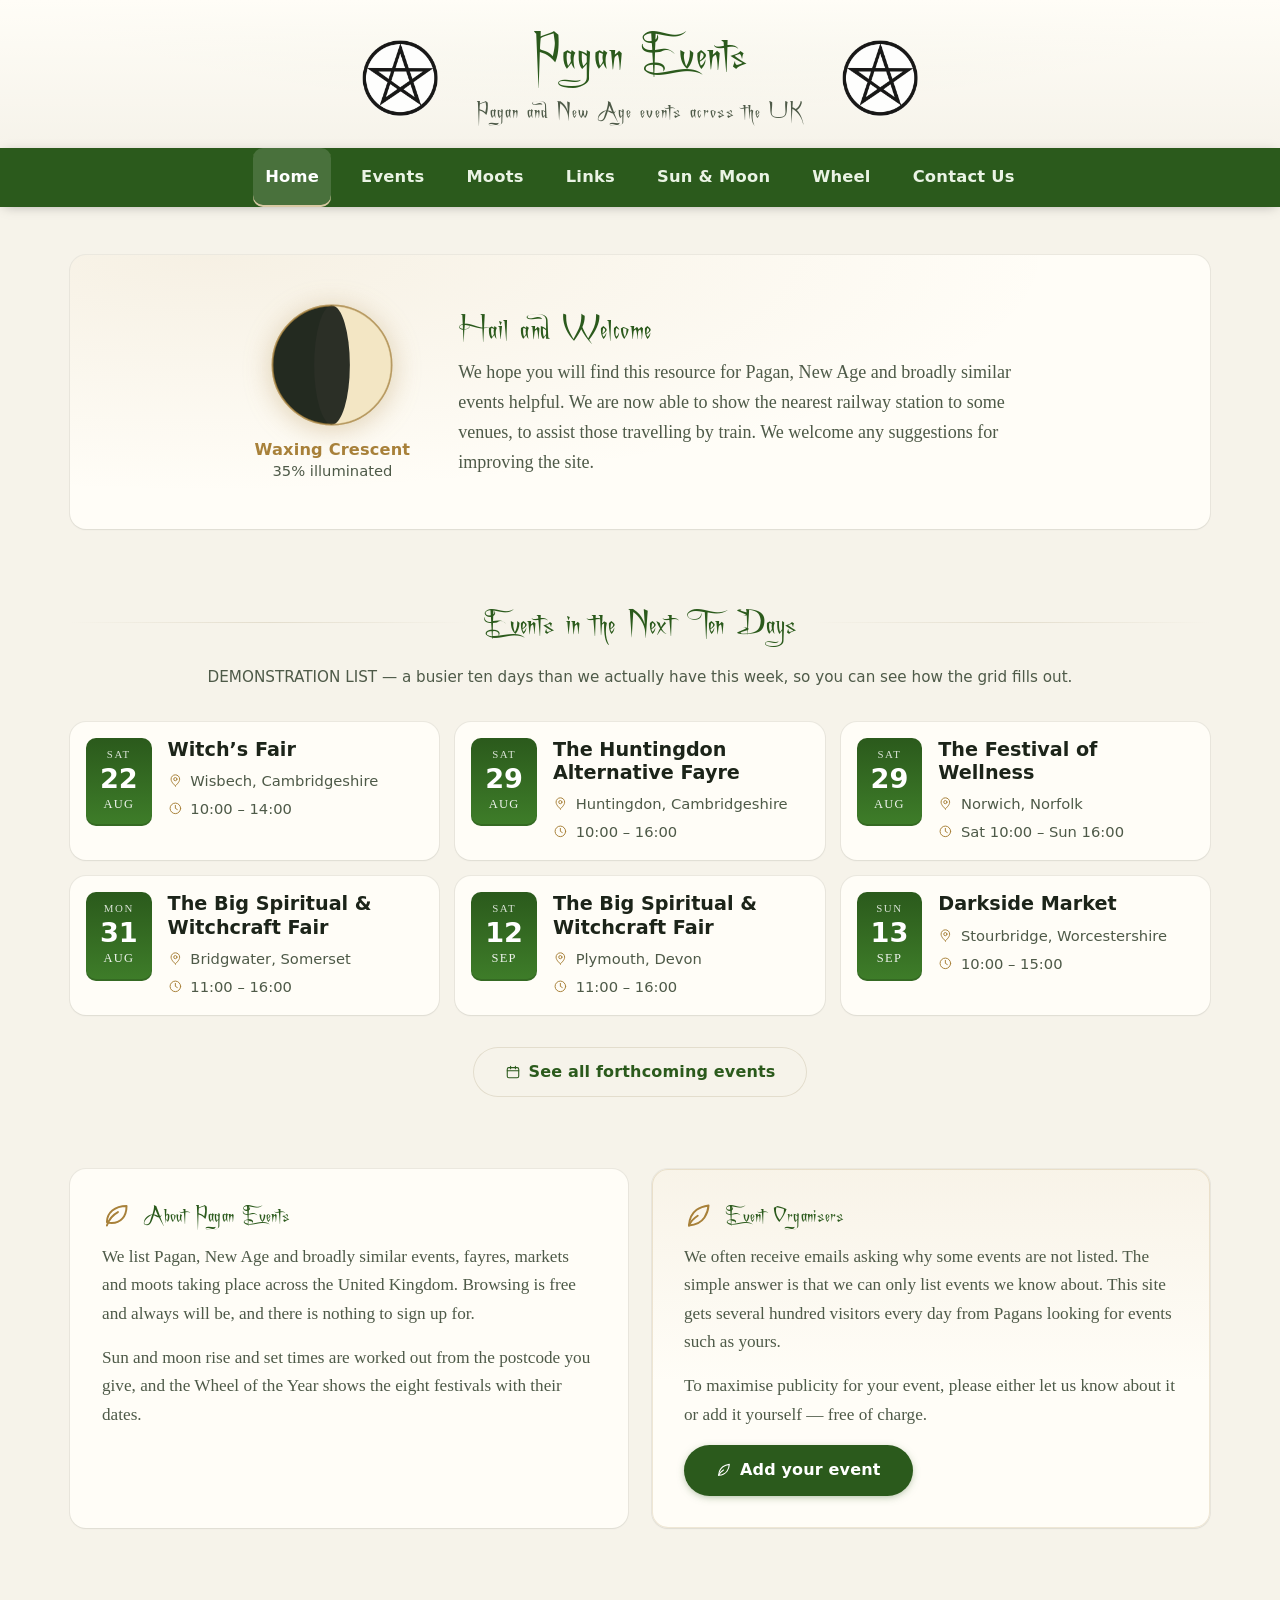
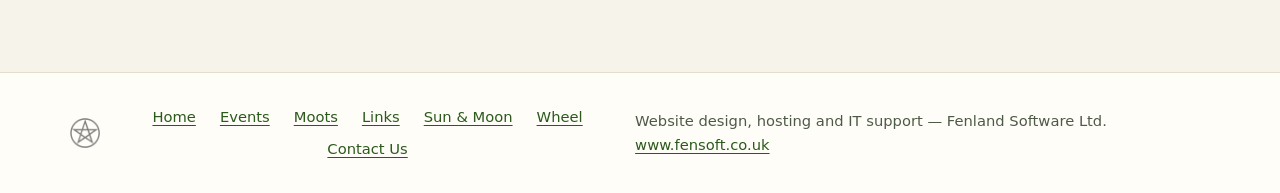
==== commit 06cf2bed: "Fix demo variants: anchor the events-list split so it cannot match a nested </ul> The 6-space '</ul>" ====
--- a/home-busy-example.html
+++ b/home-busy-example.html
@@ -141,7 +141,7 @@
     <section class="section" aria-labelledby="upcoming-h">
       <div class="section__head">
         <h2 id="upcoming-h">Events in the Next Ten Days</h2>
-        <p class="section__note">DEMONSTRATION LIST &mdash; a busier ten days than we actually have this week, so you can see how the grid fills out. Listed in date order. Details are given in good faith — please check with the organisers before setting off.</p>
+        <p class="section__note">DEMONSTRATION LIST &mdash; a busier ten days than we actually have this week, so you can see how the grid fills out.</p>
       </div>
 
       <!-- PHP: foreach ($events as $e) { ... }  One <li> per row. -->
@@ -265,10 +265,6 @@
                 <span>10:00 &ndash; 15:00</span>
               </li>
             </ul>
-          </div>
-        </li>
-
-      </ul>
           </div>
         </li>
 
